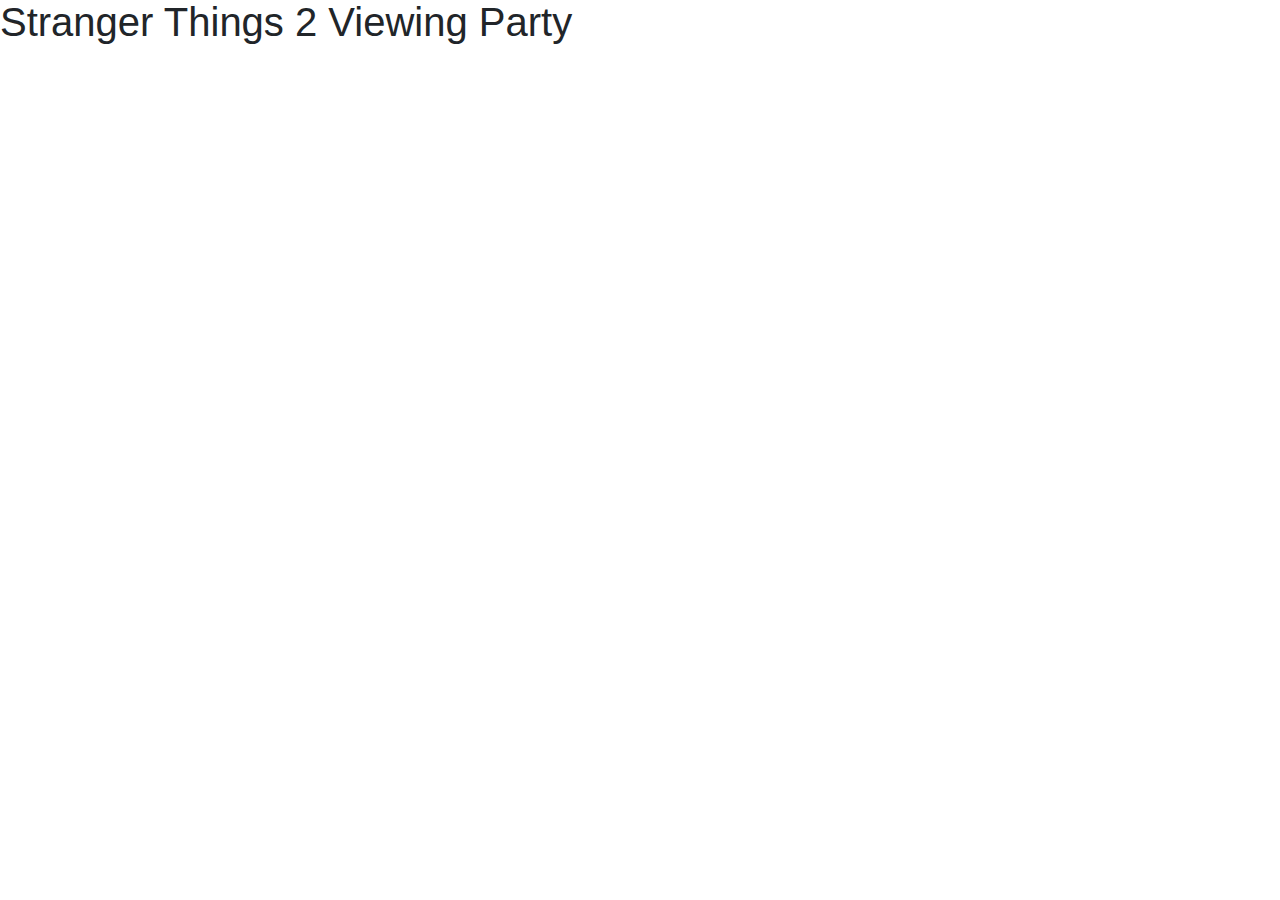
==== index.html @ ae281a15 "add html css js files and framework for index.html" ====
<!DOCTYPE html>
<html>
  <head>
    <meta charset="utf-8">
    <link rel="stylesheet" href="css/bootstrap.css">
    <link rel="stylesheet" href="css/styles.css">
    <script type="text/javascript" src="js/jquery-3.2.1.js"></script>
    <script type="text/javascript" src="js/scripts.js"></script>
    </script>
    <title>Stranger Things 2 Viewing Party</title>
  </head>
  <body>
    <h1>Stranger Things 2 Viewing Party</h1>

  </body>
</html>
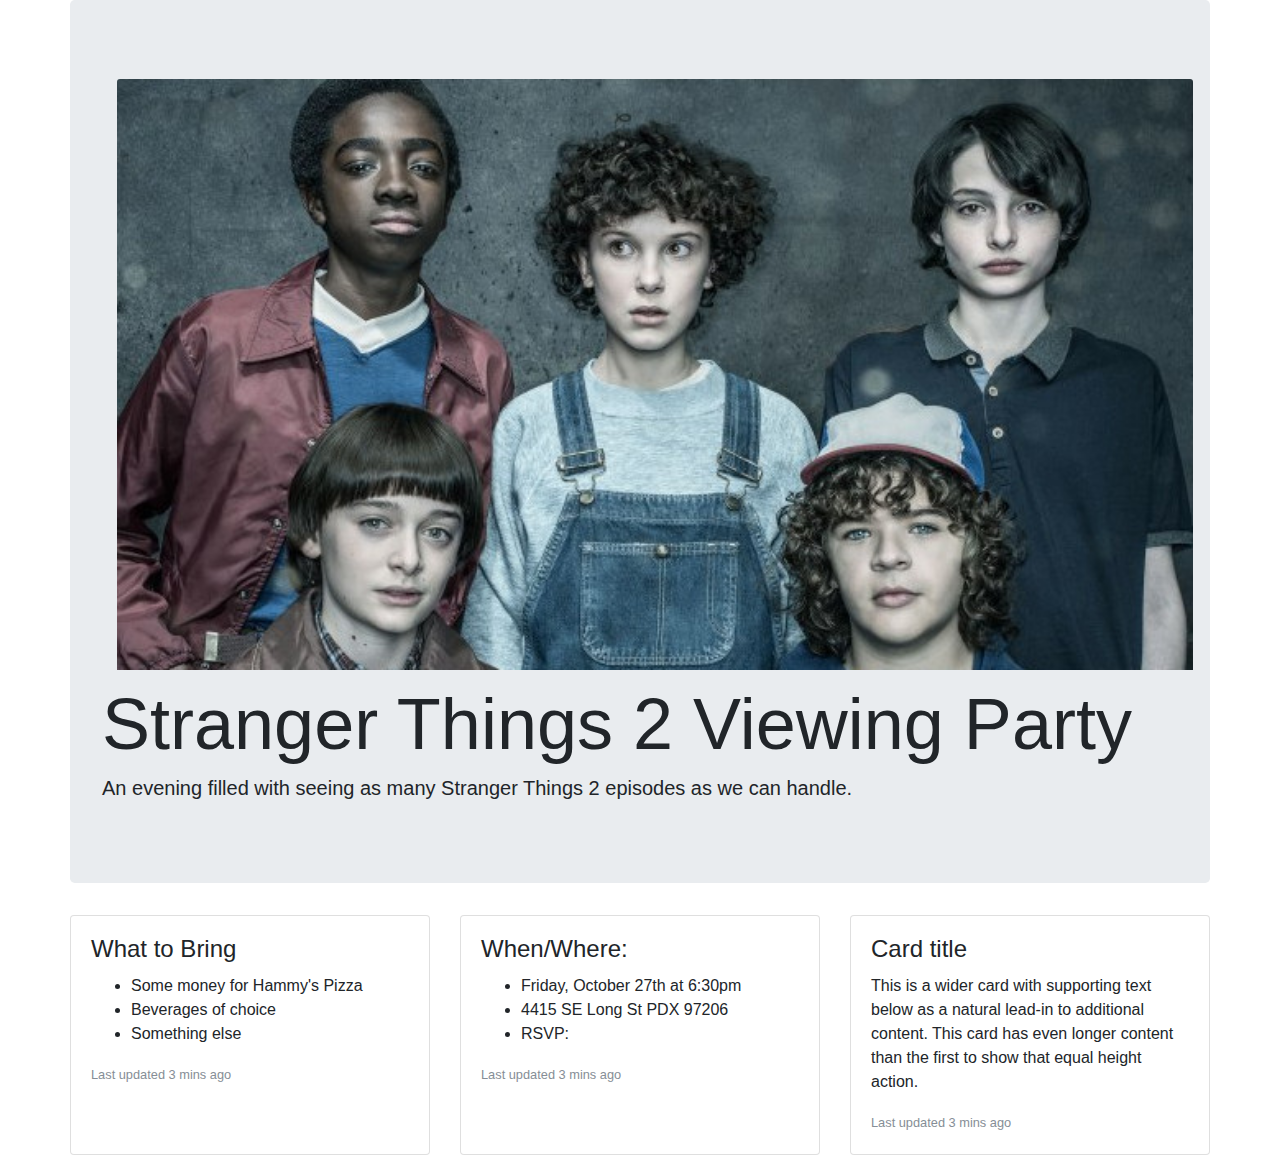
==== commit 18f42376: "add bootstrap jumbotron and cards with content" ====
--- a/index.html
+++ b/index.html
@@ -10,7 +10,59 @@
     <title>Stranger Things 2 Viewing Party</title>
   </head>
   <body>
-    <h1>Stranger Things 2 Viewing Party</h1>
+    <div class="container">
+      <div class="row">
+        <div class="jumbotron col-md-12">
+          <img class="card-img-top" src="img/whole-gang.jpg" alt="main cast of stranger things">
+          <h1 class="display-3">Stranger Things 2 Viewing Party</h1>
+          <p class="lead">An evening filled with seeing as many Stranger Things 2 episodes as we can handle.</p>
+        </div>
+      </div>
+
+      <div class="row">
+      <div class="card-deck">
+        <div class="card">
+          <div class="card-body">
+            <h4 class="card-title">What to Bring</h4>
+            <ul class="card-text">
+              <li>Some money for Hammy's Pizza</li>
+              <li>Beverages of choice</li>
+              <li>Something else</li>
+            </ul>
+            <p class="card-text"><small class="text-muted">Last updated 3 mins ago</small></p>
+          </div>
+        </div>
+        <div class="card">
+          <div class="card-body">
+            <h4 class="card-title">When/Where:</h4>
+            <ul class="card-text">
+              <li>Friday, October 27th at 6:30pm</li>
+              <li>4415 SE Long St PDX 97206</li>
+              <li>RSVP: </li>
+            </ul>
+            <p class="card-text"><small class="text-muted">Last updated 3 mins ago</small></p>
+          </div>
+        </div>
+        <div class="card">
+          <div class="card-body">
+            <h4 class="card-title">Card title</h4>
+            <p class="card-text">This is a wider card with supporting text below as a natural lead-in to additional content. This card has even longer content than the first to show that equal height action.</p>
+            <p class="card-text"><small class="text-muted">Last updated 3 mins ago</small></p>
+          </div>
+        </div>
+      </div>
+
+      </div>
+
+
+
+
+
+
+
+
+    </div>
+
 
   </body>
 </html>
--- a/css/styles.css
+++ b/css/styles.css
@@ -0,0 +1,4 @@
+img {
+  margin: 15px;
+
+}
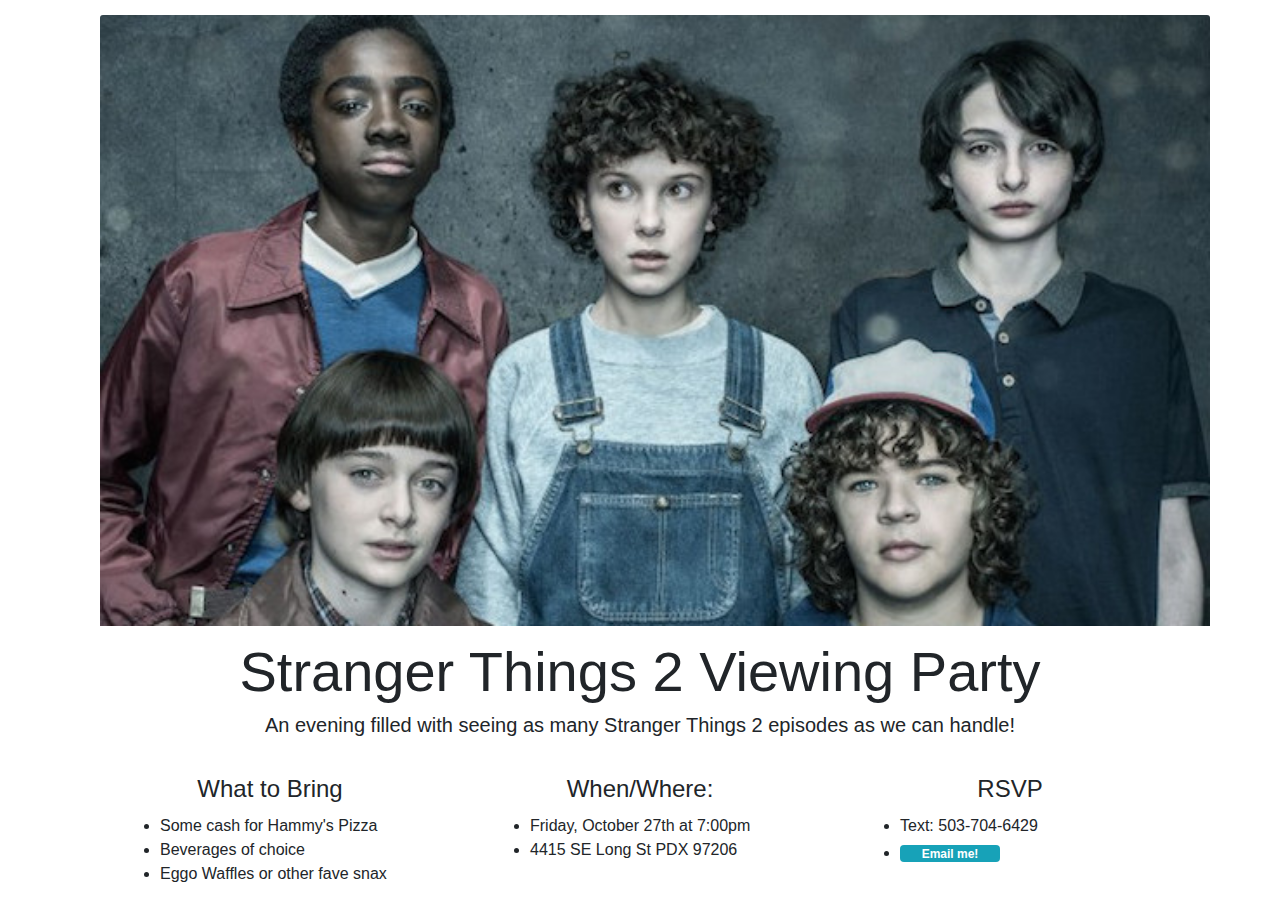
==== commit 4d8001c2: "remove borders from cards and align card group and add email link" ====
--- a/index.html
+++ b/index.html
@@ -11,48 +11,51 @@
   </head>
   <body>
     <div class="container">
+
       <div class="row">
-        <div class="jumbotron col-md-12">
+        <div class="card col-md-12">
           <img class="card-img-top" src="img/whole-gang.jpg" alt="main cast of stranger things">
-          <h1 class="display-3">Stranger Things 2 Viewing Party</h1>
-          <p class="lead">An evening filled with seeing as many Stranger Things 2 episodes as we can handle.</p>
+          <h1 class="display-4">Stranger Things 2 Viewing Party</h1>
+          <p class="lead">An evening filled with seeing as many Stranger Things 2 episodes as we can handle!</p>
         </div>
       </div>
 
-      <div class="row">
-      <div class="card-deck">
-        <div class="card">
-          <div class="card-body">
-            <h4 class="card-title">What to Bring</h4>
-            <ul class="card-text">
-              <li>Some money for Hammy's Pizza</li>
+      
+          
+       <div class="card-group">
+         <div class="card col-md-4">
+           <div class="card-body">
+             <h4 class="card-title">What to Bring</h4>
+             <ul class="card-text">
+              <li>Some cash for Hammy's Pizza</li>
               <li>Beverages of choice</li>
-              <li>Something else</li>
-            </ul>
-            <p class="card-text"><small class="text-muted">Last updated 3 mins ago</small></p>
+              <li>Eggo Waffles or other fave snax</li>
+             </ul>
+           </div>
           </div>
-        </div>
-        <div class="card">
+           
+         <div class="card col-md-4">
           <div class="card-body">
             <h4 class="card-title">When/Where:</h4>
             <ul class="card-text">
-              <li>Friday, October 27th at 6:30pm</li>
+              <li>Friday, October 27th at 7:00pm</li>
               <li>4415 SE Long St PDX 97206</li>
-              <li>RSVP: </li>
             </ul>
-            <p class="card-text"><small class="text-muted">Last updated 3 mins ago</small></p>
+           </div>
+         </div>
+           
+         <div class="card col-md-4">
+          <div class="card-body">
+            <h4 class="card-title">RSVP</h4>
+            <ul class="card-text">
+              <li>Text: 503-704-6429</li>
+              <li><a href="mailto:thatcat13@gmail.com" class="max-auto badge badge-info" style="width: 100px;">Email me!</a></li>
+            </ul> 
           </div>
-        </div>
-        <div class="card">
-          <div class="card-body">
-            <h4 class="card-title">Card title</h4>
-            <p class="card-text">This is a wider card with supporting text below as a natural lead-in to additional content. This card has even longer content than the first to show that equal height action.</p>
-            <p class="card-text"><small class="text-muted">Last updated 3 mins ago</small></p>
-          </div>
-        </div>
-      </div>
+         </div>
+       </div>
 
-      </div>
+    
 
 
 
--- a/css/styles.css
+++ b/css/styles.css
@@ -1,4 +1,28 @@
 img {
   margin: 15px;
+}
 
+
+
+.display-4, .lead {
+    text-align: center;
 }
+
+.card {
+    border: 0;
+}
+
+.card-group {
+    align-content: center;
+}
+
+.card-title {
+    text-align: center;
+}
+
+.badge {
+    display: block;
+    padding-bottom: 2px;
+    margin-top: 3px;
+    vertical-align: middle;
+}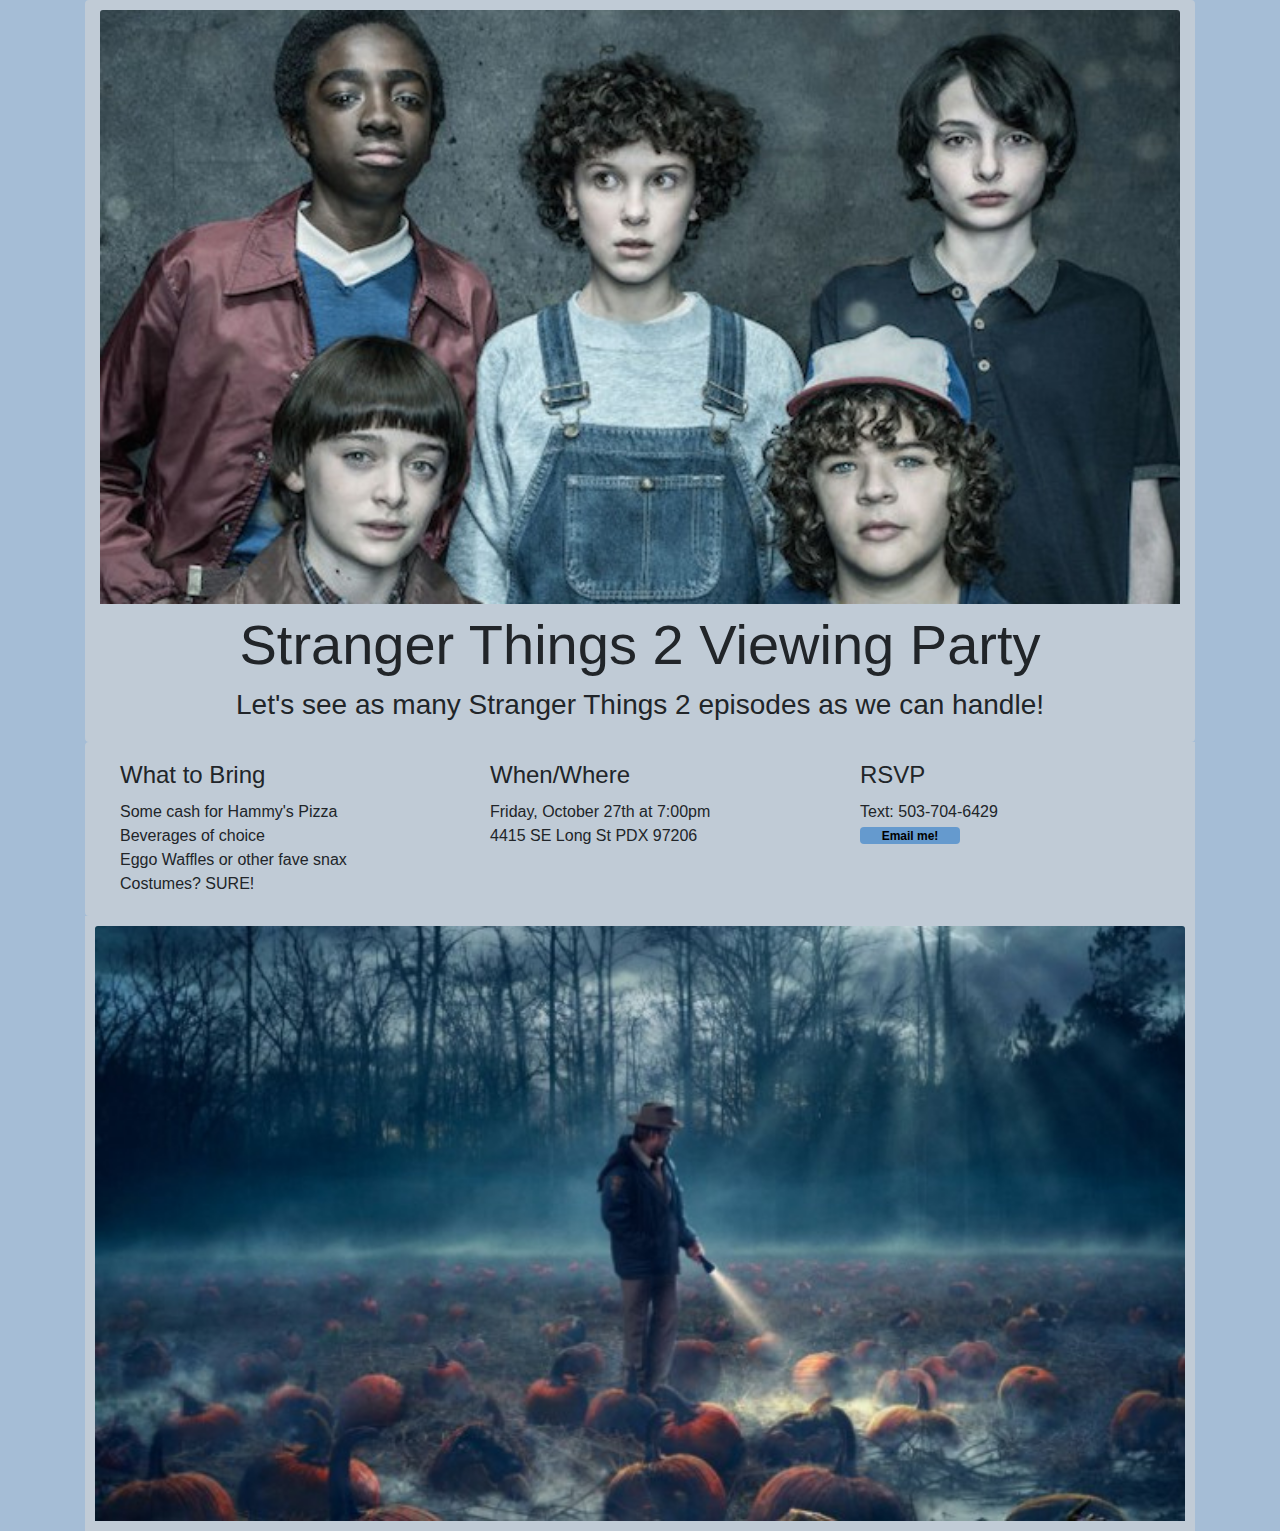
==== commit 73dbc573: "add hopper img and replace lists with paragraph with breaks" ====
--- a/index.html
+++ b/index.html
@@ -12,60 +12,46 @@
   <body>
     <div class="container">
 
-      <div class="row">
-        <div class="card col-md-12">
-          <img class="card-img-top" src="img/whole-gang.jpg" alt="main cast of stranger things">
+      
+        <div class="card col-md-12" style="background-color:#C0CBD6">
+          <img id="gang" class="card-img-top" src="img/whole-gang.jpg" alt="main cast of stranger things">
           <h1 class="display-4">Stranger Things 2 Viewing Party</h1>
-          <p class="lead">An evening filled with seeing as many Stranger Things 2 episodes as we can handle!</p>
+          <p class="lead">Let's see as many Stranger Things 2 episodes as we can handle!</p>
         </div>
-      </div>
+      
 
-      
           
        <div class="card-group">
-         <div class="card col-md-4">
+         <div class="card col-md-4" style="background-color:#C0CBD6">
            <div class="card-body">
              <h4 class="card-title">What to Bring</h4>
-             <ul class="card-text">
-              <li>Some cash for Hammy's Pizza</li>
-              <li>Beverages of choice</li>
-              <li>Eggo Waffles or other fave snax</li>
-             </ul>
+             <p class="card-text">Some cash for Hammy's Pizza<br>Beverages of choice<br>Eggo Waffles or other fave snax<br>Costumes? SURE!</p>
            </div>
           </div>
            
-         <div class="card col-md-4">
+         <div class="card col-md-4" style="background-color:#C0CBD6">
           <div class="card-body">
-            <h4 class="card-title">When/Where:</h4>
-            <ul class="card-text">
-              <li>Friday, October 27th at 7:00pm</li>
-              <li>4415 SE Long St PDX 97206</li>
-            </ul>
+            <h4 class="card-title">When/Where</h4>
+            <p class="card-text">Friday, October 27th at 7:00pm<br>4415 SE Long St PDX 97206</p>
            </div>
          </div>
            
-         <div class="card col-md-4">
+         <div class="card col-md-4" style="background-color:#C0CBD6">
           <div class="card-body">
             <h4 class="card-title">RSVP</h4>
-            <ul class="card-text">
-              <li>Text: 503-704-6429</li>
-              <li><a href="mailto:thatcat13@gmail.com" class="max-auto badge badge-info" style="width: 100px;">Email me!</a></li>
-            </ul> 
+            <p class="card-text">Text: 503-704-6429<br><a href="mailto:thatcat13@gmail.com" class="max-auto badge btn-lg"  style="width: 100px; background-color:#659ACE">Email me!</a></p> 
+          </div>
+         </div> <!--card group-->
+           
+         <div class="container">
+          <div class="row"
+           <div class="card col-md-12" style="background-color:#C0CBD6">
+            <img id="hopper" class="card-img-top" src="img/hopper.jpg" alt="hopper searching through a spooky pumpkin patch with a flashlight">
+           </div>
           </div>
          </div>
-       </div>
+           
 
-    
-
-
-
-
-
-
-
-
-    </div>
-
-
+    </div> <!--main container-->
   </body>
 </html>
--- a/css/styles.css
+++ b/css/styles.css
@@ -1,19 +1,37 @@
-img {
-  margin: 15px;
+#gang, #hopper {
+  align-content: center;
+  margin-top: 10px;
+  margin-bottom: 10px;
 }
 
+#hopper {
+    margin-left: 10px;
+    margin-right: 10px;
+}
 
+body {
+    background-color: #A5BDD6;
+}
 
 .display-4, .lead {
     text-align: center;
 }
 
+.lead {
+    font-size: 1.75em;
+}
+
 .card {
     border: 0;
+    
 }
 
+
+
+/*
 .card-group {
     align-content: center;
+*/
 }
 
 .card-title {
@@ -25,4 +43,5 @@
     padding-bottom: 2px;
     margin-top: 3px;
     vertical-align: middle;
+    color: black;
 }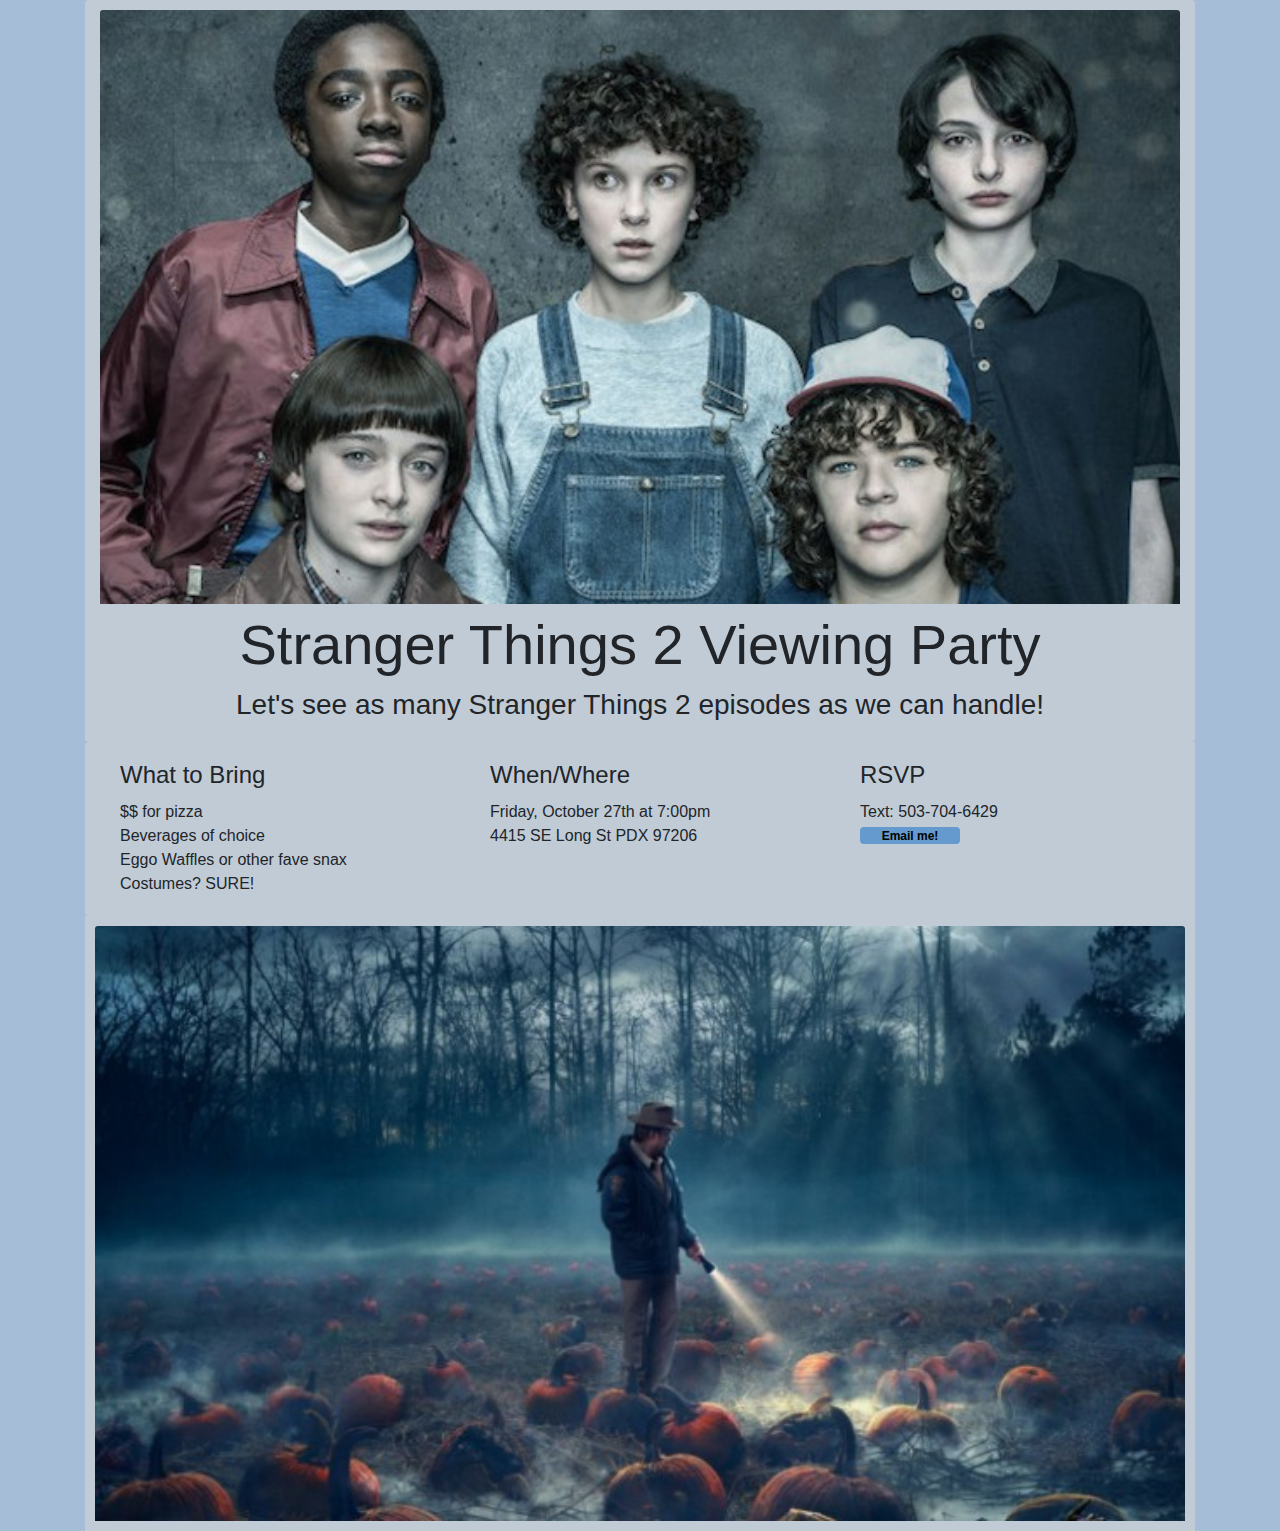
==== commit a7860127: "replace money with 342" ====
--- a/index.html
+++ b/index.html
@@ -25,7 +25,7 @@
          <div class="card col-md-4" style="background-color:#C0CBD6">
            <div class="card-body">
              <h4 class="card-title">What to Bring</h4>
-             <p class="card-text">Some cash for Hammy's Pizza<br>Beverages of choice<br>Eggo Waffles or other fave snax<br>Costumes? SURE!</p>
+             <p class="card-text">$$ for pizza<br>Beverages of choice<br>Eggo Waffles or other fave snax<br>Costumes? SURE!</p>
            </div>
           </div>
            
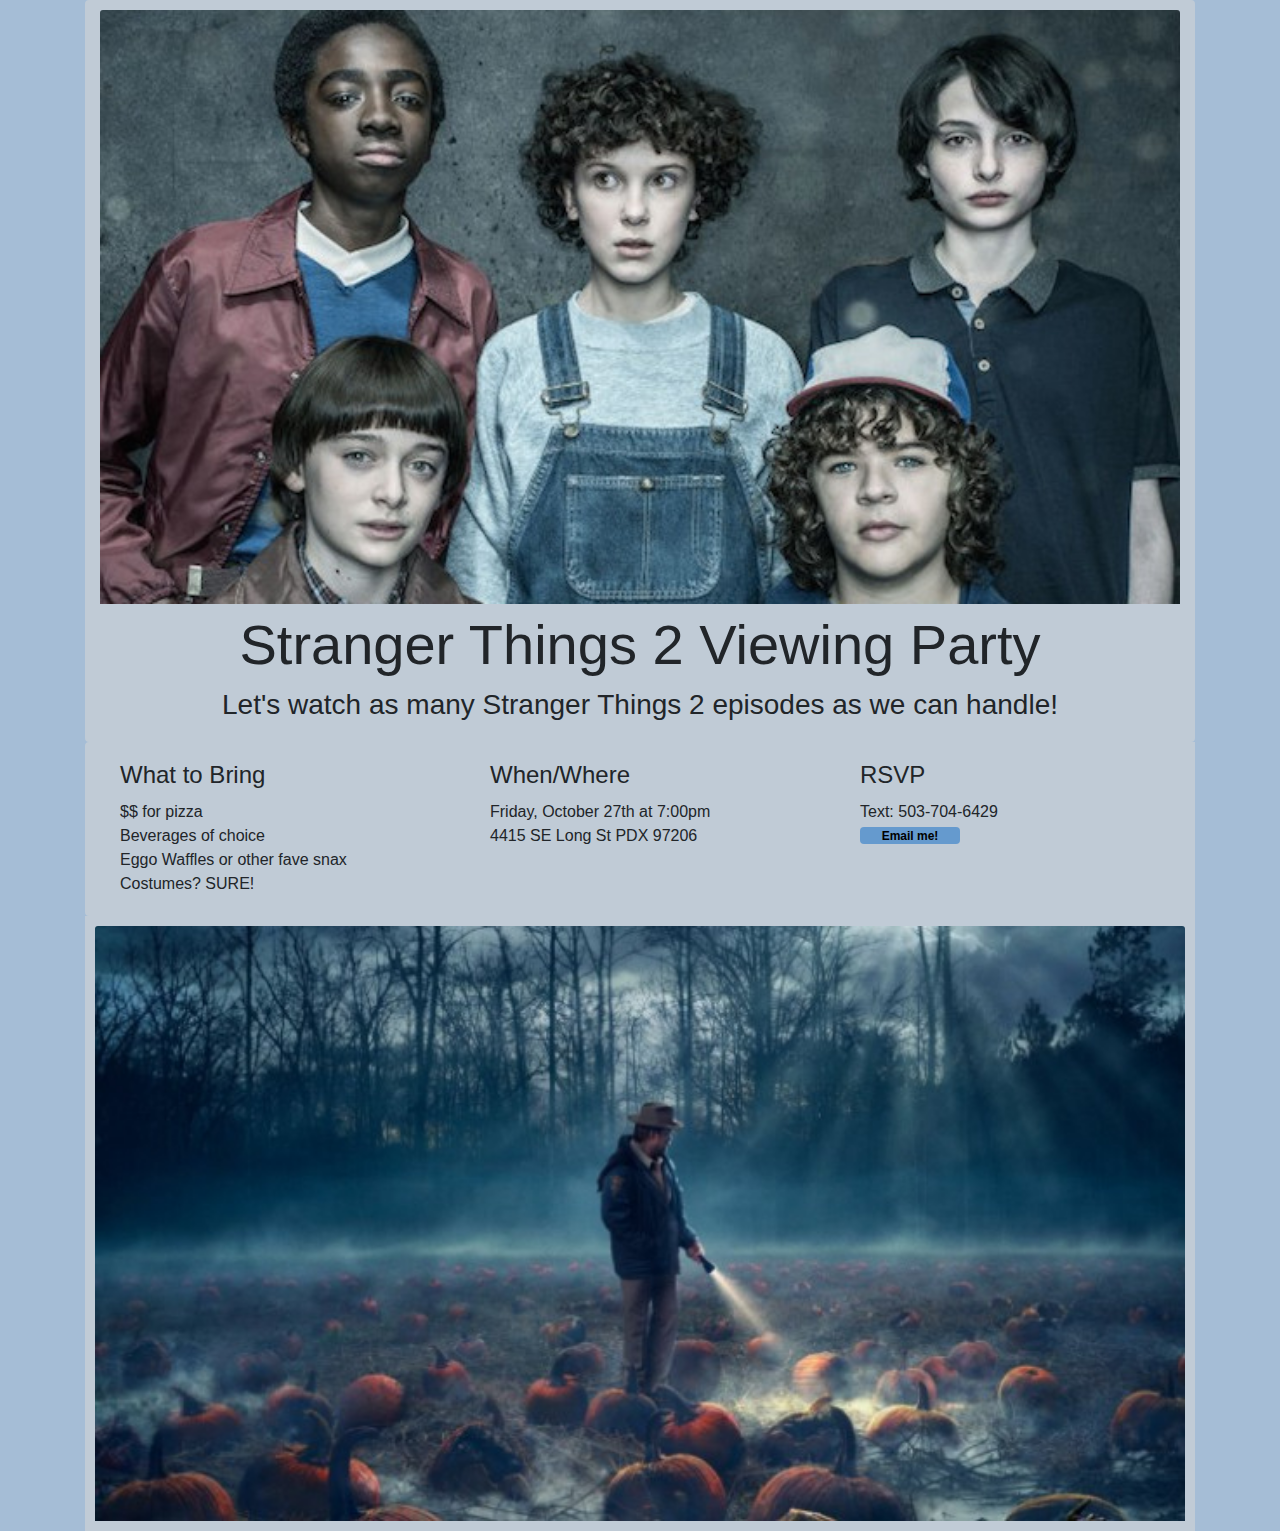
==== commit e749dca5: "change see to watch" ====
--- a/index.html
+++ b/index.html
@@ -16,7 +16,7 @@
         <div class="card col-md-12" style="background-color:#C0CBD6">
           <img id="gang" class="card-img-top" src="img/whole-gang.jpg" alt="main cast of stranger things">
           <h1 class="display-4">Stranger Things 2 Viewing Party</h1>
-          <p class="lead">Let's see as many Stranger Things 2 episodes as we can handle!</p>
+          <p class="lead">Let's watch as many Stranger Things 2 episodes as we can handle!</p>
         </div>
       
 
